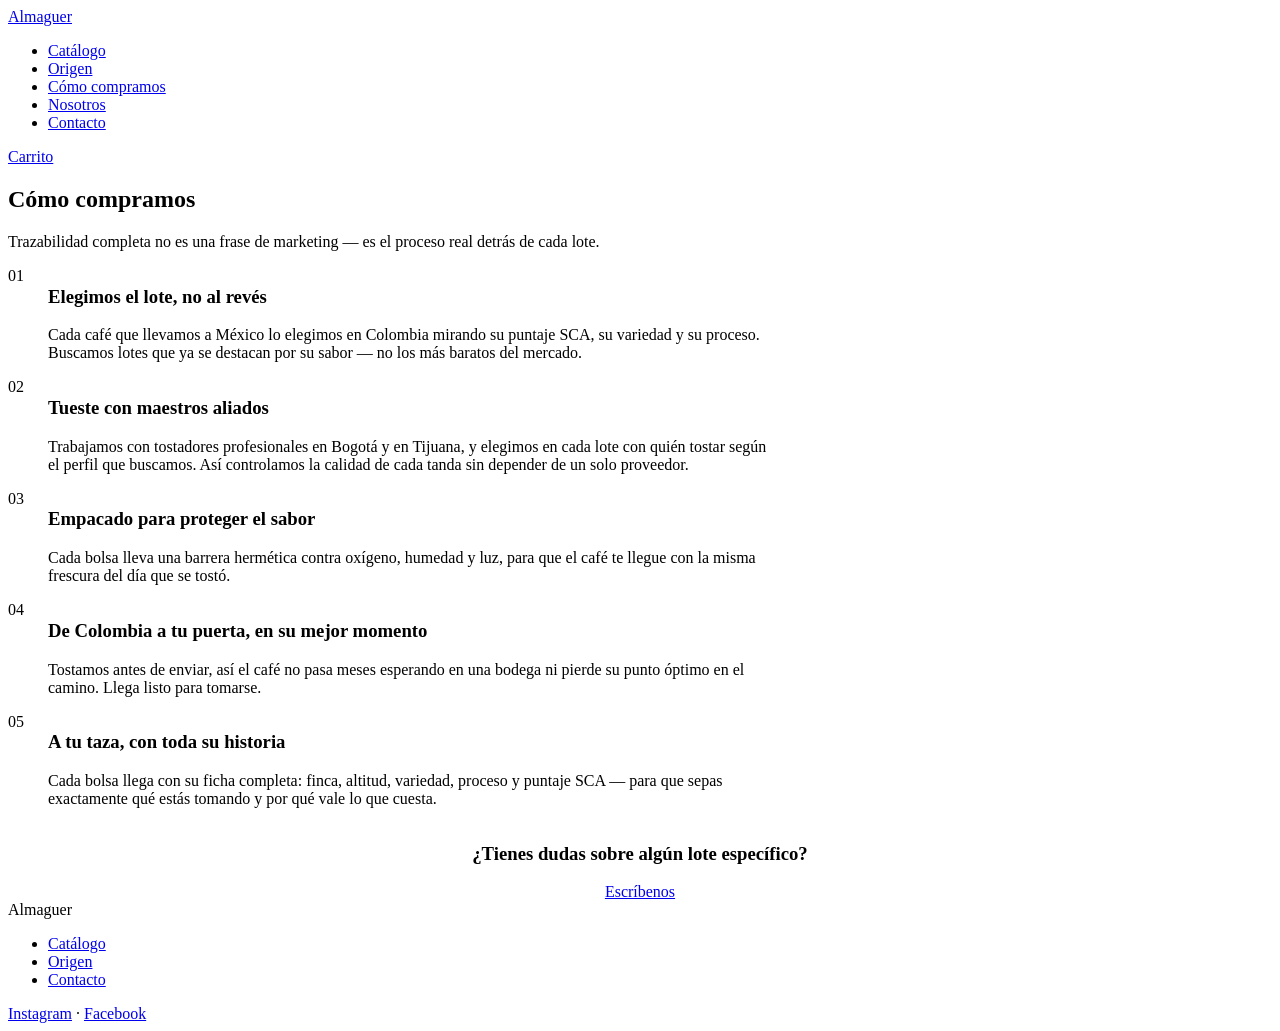
==== como-compramos.html @ 57ef5c5d "Add files via upload" ====
<!DOCTYPE html>
<html lang="es">
<head>
<meta charset="UTF-8">
<meta name="viewport" content="width=device-width, initial-scale=1.0">
<title>Cómo Compramos — Almaguer Specialty Coffee</title>
<meta name="description" content="Trazabilidad completa: cómo compramos, procesamos y tostamos cada lote de café Almaguer.">
<link rel="stylesheet" href="css/variables.css">
<link rel="stylesheet" href="css/base.css">
<link rel="stylesheet" href="css/layout.css">
<link rel="stylesheet" href="css/components.css">
<link rel="stylesheet" href="css/responsive.css">
<style>
  .paso-compra {
    display:flex; gap: var(--space-2);
    padding: var(--space-2) 0;
    border-bottom: 1px solid var(--color-borde);
  }
  .paso-compra .numero {
    font-family: var(--font-display);
    font-size: var(--text-xl);
    color: var(--color-oro);
    min-width: 40px;
  }
</style>
</head>
<body>

<header class="site-header">
  <div class="container">
    <a href="index.html" class="logo">Almaguer</a>
    <nav aria-label="Principal">
      <ul class="nav-links">
        <li><a href="productos.html">Catálogo</a></li>
        <li><a href="origen.html">Origen</a></li>
        <li><a href="como-compramos.html" aria-current="page">Cómo compramos</a></li>
        <li><a href="nosotros.html">Nosotros</a></li>
        <li><a href="contacto.html">Contacto</a></li>
      </ul>
    </nav>
    <a href="carrito.html" aria-label="Ver carrito" id="enlace-carrito">Carrito</a>
  </div>
</header>

<main>

  <section class="section-tight">
    <div class="container" style="max-width: 760px;">
      <h1>Cómo compramos</h1>
      <p style="color: var(--color-tierra);">Trazabilidad completa no es una frase de marketing — es el proceso real detrás de cada lote.</p>
    </div>
  </section>

  <section class="section">
    <div class="container" style="max-width: 760px;">

      <div class="paso-compra">
        <div class="numero">01</div>
        <div>
          <h3>Elegimos el lote, no al revés</h3>
          <p>Cada café que llevamos a México lo elegimos en Colombia mirando su puntaje SCA, su variedad y su proceso. Buscamos lotes que ya se destacan por su sabor — no los más baratos del mercado.</p>
        </div>
      </div>

      <div class="paso-compra">
        <div class="numero">02</div>
        <div>
          <h3>Tueste con maestros aliados</h3>
          <p>Trabajamos con tostadores profesionales en Bogotá y en Tijuana, y elegimos en cada lote con quién tostar según el perfil que buscamos. Así controlamos la calidad de cada tanda sin depender de un solo proveedor.</p>
        </div>
      </div>

      <div class="paso-compra">
        <div class="numero">03</div>
        <div>
          <h3>Empacado para proteger el sabor</h3>
          <p>Cada bolsa lleva una barrera hermética contra oxígeno, humedad y luz, para que el café te llegue con la misma frescura del día que se tostó.</p>
        </div>
      </div>

      <div class="paso-compra">
        <div class="numero">04</div>
        <div>
          <h3>De Colombia a tu puerta, en su mejor momento</h3>
          <p>Tostamos antes de enviar, así el café no pasa meses esperando en una bodega ni pierde su punto óptimo en el camino. Llega listo para tomarse.</p>
        </div>
      </div>

      <div class="paso-compra" style="border-bottom:none;">
        <div class="numero">05</div>
        <div>
          <h3>A tu taza, con toda su historia</h3>
          <p>Cada bolsa llega con su ficha completa: finca, altitud, variedad, proceso y puntaje SCA — para que sepas exactamente qué estás tomando y por qué vale lo que cuesta.</p>
        </div>
      </div>

    </div>
  </section>

  <section class="section-tight" style="background: var(--color-arena); text-align:center;">
    <div class="container">
      <h3>¿Tienes dudas sobre algún lote específico?</h3>
      <a href="contacto.html" class="btn btn-primary" style="margin-top: var(--space-2);">Escríbenos</a>
    </div>
  </section>

</main>

<footer class="site-footer">
  <div class="container">
    <span class="logo">Almaguer</span>
    <ul class="footer-links">
      <li><a href="productos.html">Catálogo</a></li>
      <li><a href="origen.html">Origen</a></li>
      <li><a href="contacto.html">Contacto</a></li>
    </ul>
    <div>
      <a href="https://www.instagram.com/almaguer.sc/" target="_blank" rel="noopener">Instagram</a> ·
      <a href="https://www.facebook.com/profile.php?id=61591626172320&locale=es_LA" target="_blank" rel="noopener">Facebook</a>
    </div>
  </div>
</footer>

<script src="js/cart.js"></script>
</body>
</html>
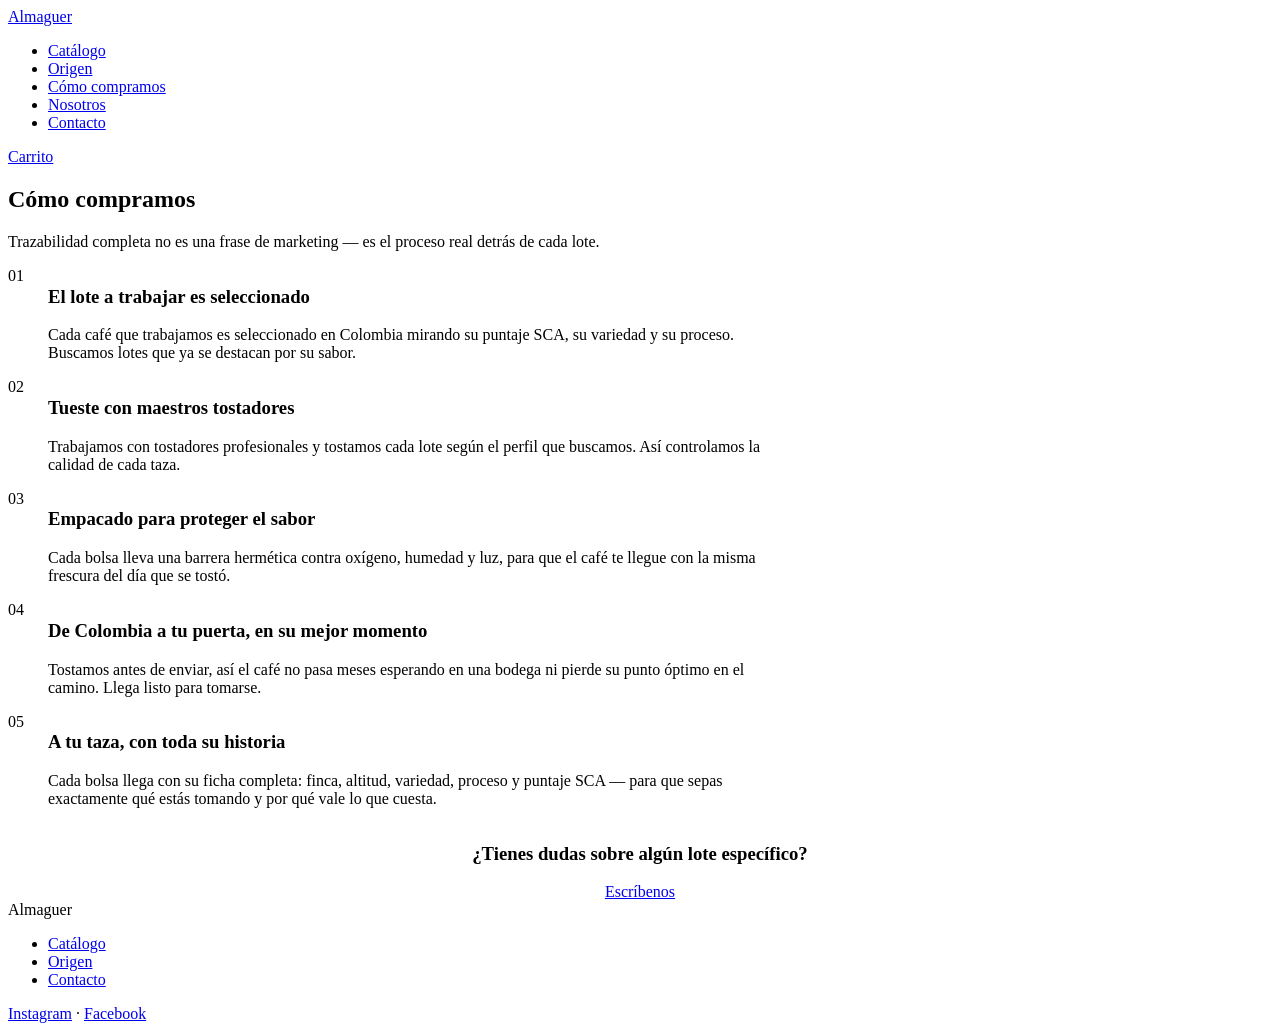
==== commit 4f28cbec: "Update como-compramos.html" ====
--- a/como-compramos.html
+++ b/como-compramos.html
@@ -57,16 +57,16 @@
       <div class="paso-compra">
         <div class="numero">01</div>
         <div>
-          <h3>Elegimos el lote, no al revés</h3>
-          <p>Cada café que llevamos a México lo elegimos en Colombia mirando su puntaje SCA, su variedad y su proceso. Buscamos lotes que ya se destacan por su sabor — no los más baratos del mercado.</p>
+          <h3>El lote a trabajar es seleccionado</h3>
+          <p>Cada café que trabajamos es seleccionado en Colombia mirando su puntaje SCA, su variedad y su proceso. Buscamos lotes que ya se destacan por su sabor.</p>
         </div>
       </div>
 
       <div class="paso-compra">
         <div class="numero">02</div>
         <div>
-          <h3>Tueste con maestros aliados</h3>
-          <p>Trabajamos con tostadores profesionales en Bogotá y en Tijuana, y elegimos en cada lote con quién tostar según el perfil que buscamos. Así controlamos la calidad de cada tanda sin depender de un solo proveedor.</p>
+          <h3>Tueste con maestros tostadores</h3>
+          <p>Trabajamos con tostadores profesionales y tostamos cada lote según el perfil que buscamos. Así controlamos la calidad de cada taza.</p>
         </div>
       </div>
 
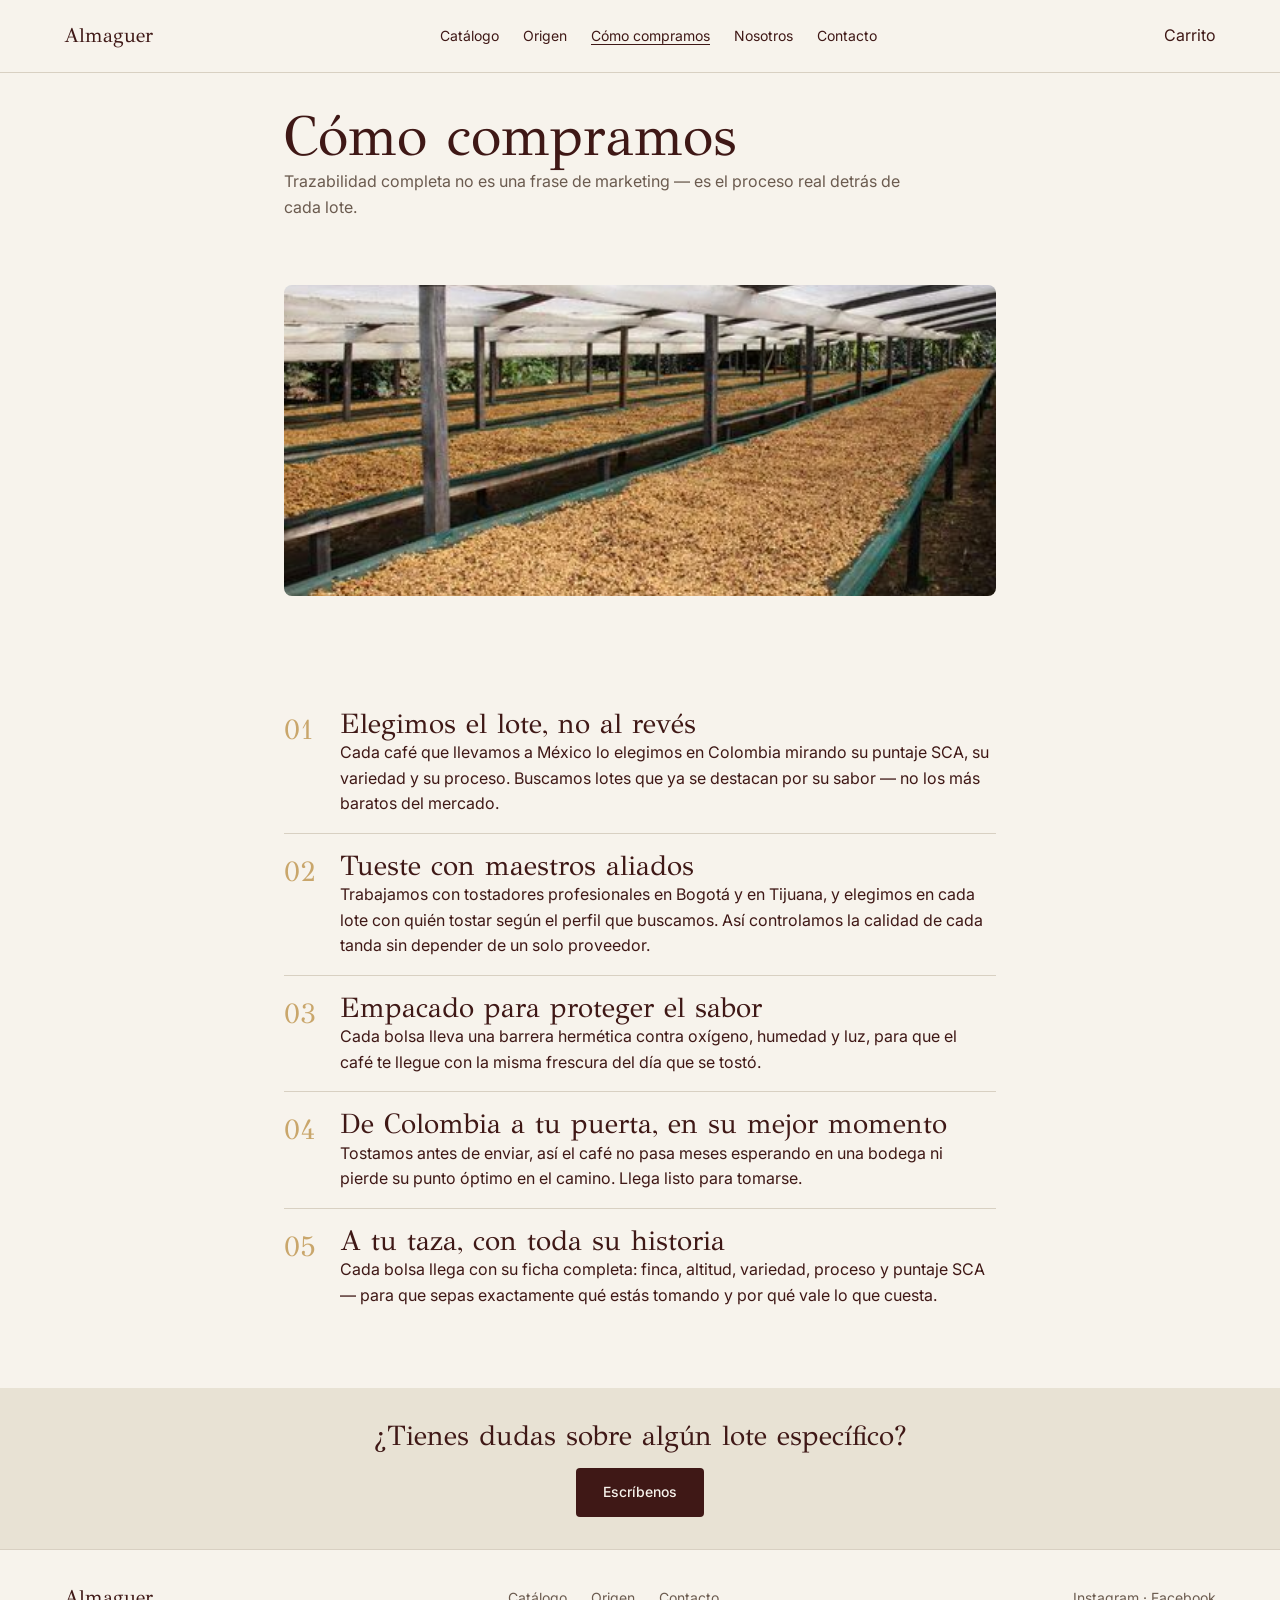
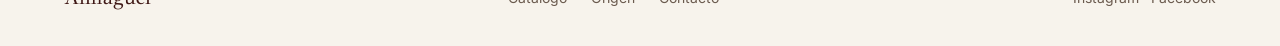
==== commit 8ae0d3fd: "Add files via upload" ====
--- a/como-compramos.html
+++ b/como-compramos.html
@@ -51,22 +51,28 @@
     </div>
   </section>
 
+  <section class="section-tight">
+    <div class="container" style="max-width: 760px;">
+      <img src="assets/images/secado-camas-sombra.jpg" alt="Café secando en camas africanas bajo sombra" style="border-radius: var(--radius-md); width:100%; aspect-ratio: 16/7; object-fit:cover;">
+    </div>
+  </section>
+
   <section class="section">
     <div class="container" style="max-width: 760px;">
 
       <div class="paso-compra">
         <div class="numero">01</div>
         <div>
-          <h3>El lote a trabajar es seleccionado</h3>
-          <p>Cada café que trabajamos es seleccionado en Colombia mirando su puntaje SCA, su variedad y su proceso. Buscamos lotes que ya se destacan por su sabor.</p>
+          <h3>Elegimos el lote, no al revés</h3>
+          <p>Cada café que llevamos a México lo elegimos en Colombia mirando su puntaje SCA, su variedad y su proceso. Buscamos lotes que ya se destacan por su sabor — no los más baratos del mercado.</p>
         </div>
       </div>
 
       <div class="paso-compra">
         <div class="numero">02</div>
         <div>
-          <h3>Tueste con maestros tostadores</h3>
-          <p>Trabajamos con tostadores profesionales y tostamos cada lote según el perfil que buscamos. Así controlamos la calidad de cada taza.</p>
+          <h3>Tueste con maestros aliados</h3>
+          <p>Trabajamos con tostadores profesionales en Bogotá y en Tijuana, y elegimos en cada lote con quién tostar según el perfil que buscamos. Así controlamos la calidad de cada tanda sin depender de un solo proveedor.</p>
         </div>
       </div>
 
--- a/css/variables.css
+++ b/css/variables.css
@@ -0,0 +1,43 @@
+@import url('https://fonts.googleapis.com/css2?family=GFS+Didot&family=Inter:wght@400;500;600&display=swap');
+
+:root {
+  /* Color — paleta aprobada */
+  --color-borgona: #3F1816;
+  --color-borgona-hover: #5A2620;
+  --color-borgona-activo: #2A100D;
+  --color-hueso: #F7F3EC;
+  --color-tierra: #6B5B4F;
+  --color-oro: #C9A66B;
+  --color-arena: #E8E2D4;
+  --color-casi-negro: #1F1512;
+  --color-borde: #D8D0C2;
+  --color-texto-secundario: #8A8378;
+
+  /* Tipografía */
+  --font-display: 'GFS Didot', Georgia, 'Times New Roman', serif;
+  --font-body: 'Inter', Arial, sans-serif;
+
+  /* Escala tipográfica */
+  --text-xs: 0.75rem;
+  --text-sm: 0.875rem;
+  --text-base: 1rem;
+  --text-lg: 1.25rem;
+  --text-xl: 1.75rem;
+  --text-2xl: 2.5rem;
+  --text-3xl: 3.5rem;
+
+  /* Espaciado — múltiplos de 8px */
+  --space-1: 8px;
+  --space-2: 16px;
+  --space-3: 24px;
+  --space-4: 32px;
+  --space-5: 48px;
+  --space-6: 64px;
+  --space-7: 96px;
+  --space-8: 128px;
+
+  /* Layout */
+  --container-max: 1200px;
+  --radius-sm: 4px;
+  --radius-md: 8px;
+}
--- a/css/base.css
+++ b/css/base.css
@@ -0,0 +1,63 @@
+*, *::before, *::after {
+  box-sizing: border-box;
+  margin: 0;
+  padding: 0;
+}
+
+html {
+  scroll-behavior: smooth;
+}
+
+body {
+  font-family: var(--font-body);
+  font-size: var(--text-base);
+  line-height: 1.6;
+  color: var(--color-borgona);
+  background-color: var(--color-hueso);
+  -webkit-font-smoothing: antialiased;
+}
+
+h1, h2, h3, h4 {
+  font-family: var(--font-display);
+  line-height: 1.15;
+  font-weight: 400;
+  color: var(--color-borgona);
+}
+
+h1 { font-size: var(--text-3xl); }
+h2 { font-size: var(--text-2xl); }
+h3 { font-size: var(--text-xl); }
+
+p { max-width: 65ch; }
+
+a {
+  color: inherit;
+  text-decoration: none;
+}
+
+img {
+  max-width: 100%;
+  display: block;
+}
+
+button, input, textarea, select {
+  font-family: inherit;
+  font-size: inherit;
+}
+
+/* Foco visible — accesibilidad WCAG 2.2 */
+a:focus-visible,
+button:focus-visible,
+input:focus-visible,
+textarea:focus-visible {
+  outline: 2px solid var(--color-borgona);
+  outline-offset: 2px;
+}
+
+@media (prefers-reduced-motion: reduce) {
+  *, *::before, *::after {
+    animation-duration: 0.001ms !important;
+    transition-duration: 0.001ms !important;
+    scroll-behavior: auto !important;
+  }
+}
--- a/css/layout.css
+++ b/css/layout.css
@@ -0,0 +1,127 @@
+.container {
+  max-width: var(--container-max);
+  margin-inline: auto;
+  padding-inline: var(--space-3);
+}
+
+.grid-12 {
+  display: grid;
+  grid-template-columns: repeat(12, 1fr);
+  gap: var(--space-3);
+}
+
+/* Header / navbar */
+.site-header {
+  position: sticky;
+  top: 0;
+  z-index: 50;
+  background: var(--color-hueso);
+  border-bottom: 1px solid var(--color-borde);
+}
+
+.site-header .container {
+  display: flex;
+  align-items: center;
+  justify-content: space-between;
+  height: 72px;
+}
+
+.logo {
+  font-family: var(--font-display);
+  font-size: var(--text-lg);
+  color: var(--color-borgona);
+}
+
+.nav-links {
+  display: flex;
+  gap: var(--space-3);
+  list-style: none;
+  font-size: var(--text-sm);
+}
+
+.nav-links a[aria-current="page"] {
+  border-bottom: 1px solid var(--color-borgona);
+}
+
+.nav-toggle {
+  display: none;
+}
+
+/* Secciones */
+.section {
+  padding-block: var(--space-6);
+}
+
+.section-tight {
+  padding-block: var(--space-4);
+}
+
+/* Hero */
+.hero {
+  position: relative;
+  min-height: 560px;
+  display: flex;
+  align-items: flex-end;
+  color: var(--color-hueso);
+}
+
+.hero img.slide {
+  position: absolute;
+  inset: 0;
+  width: 100%;
+  height: 100%;
+  object-fit: cover;
+  z-index: -2;
+  opacity: 0;
+  transition: opacity 1.5s ease;
+}
+
+.hero img.slide.activa {
+  opacity: 1;
+}
+
+.hero::after {
+  content: "";
+  position: absolute;
+  inset: 0;
+  background: linear-gradient(to top, rgba(31,21,18,0.75), rgba(31,21,18,0.05));
+  z-index: -1;
+}
+
+.hero-content {
+  padding: var(--space-5) var(--space-3);
+  max-width: 720px;
+}
+
+.hero-content h1 {
+  color: var(--color-hueso);
+  margin-bottom: var(--space-2);
+}
+
+/* Footer */
+.site-footer {
+  border-top: 1px solid var(--color-borde);
+  padding-block: var(--space-4);
+}
+
+.site-footer .container {
+  display: flex;
+  justify-content: space-between;
+  align-items: center;
+  flex-wrap: wrap;
+  gap: var(--space-2);
+  font-size: var(--text-sm);
+  color: var(--color-tierra);
+}
+
+.footer-links {
+  display: flex;
+  gap: var(--space-3);
+  list-style: none;
+}
+
+@media (max-width: 860px) {
+  .nav-links { display: none; }
+  .nav-toggle { display: block; }
+  .hero { min-height: 460px; }
+}
--- a/css/components.css
+++ b/css/components.css
@@ -0,0 +1,171 @@
+/* Botones */
+.btn {
+  display: inline-flex;
+  align-items: center;
+  justify-content: center;
+  padding: 12px 26px;
+  border-radius: var(--radius-sm);
+  font-size: var(--text-sm);
+  font-weight: 500;
+  cursor: pointer;
+  border: 1px solid transparent;
+  transition: background-color 0.15s ease, color 0.15s ease, border-color 0.15s ease;
+}
+
+.btn-primary {
+  background: var(--color-borgona);
+  color: var(--color-hueso);
+}
+.btn-primary:hover { background: var(--color-borgona-hover); }
+.btn-primary:active { background: var(--color-borgona-activo); }
+.btn-primary:disabled {
+  background: var(--color-borde);
+  color: var(--color-texto-secundario);
+  cursor: not-allowed;
+}
+
+.btn-secondary {
+  background: transparent;
+  color: var(--color-borgona);
+  border-color: var(--color-borgona);
+}
+.btn-secondary:hover { background: rgba(63,24,22,0.06); }
+
+.btn-link {
+  background: none;
+  color: var(--color-tierra);
+  border-bottom: 1px solid var(--color-tierra);
+  border-radius: 0;
+  padding: 0;
+}
+
+/* Badges de proceso — escala monocromática, escalable a nuevos procesos */
+.badge {
+  display: inline-block;
+  padding: 2px 10px;
+  font-size: var(--text-xs);
+  border-radius: 3px;
+  color: var(--color-hueso);
+}
+.badge-honey { background: var(--color-oro); color: var(--color-borgona); }
+.badge-lavado { background: var(--color-tierra); }
+.badge-natural { background: var(--color-borgona); }
+.badge-anaerobico { background: var(--color-casi-negro); }
+
+/* Card de catálogo */
+.card-product {
+  border: 0.5px solid var(--color-borde);
+  border-radius: var(--radius-md);
+  overflow: hidden;
+  background: var(--color-hueso);
+  transition: box-shadow 0.15s ease, transform 0.15s ease;
+}
+.card-product:hover {
+  box-shadow: 0 8px 24px rgba(31,21,18,0.08);
+  transform: translateY(-2px);
+}
+.card-product-image {
+  aspect-ratio: 4 / 3;
+  background: var(--color-arena);
+  overflow: hidden;
+}
+.card-product-image img { width: 100%; height: 100%; object-fit: cover; }
+.card-product-body { padding: var(--space-2); }
+.card-product-name {
+  font-family: var(--font-display);
+  font-size: var(--text-lg);
+  margin: var(--space-1) 0 2px;
+}
+.card-product-sca {
+  font-size: var(--text-xs);
+  color: var(--color-tierra);
+  margin-bottom: var(--space-1);
+}
+.card-product-price {
+  font-size: var(--text-sm);
+  font-weight: 500;
+}
+
+/* Inputs y formularios */
+.field {
+  display: flex;
+  flex-direction: column;
+  gap: 6px;
+  margin-bottom: var(--space-2);
+}
+.field label {
+  font-size: var(--text-xs);
+  color: var(--color-tierra);
+}
+.field input,
+.field textarea,
+.field select {
+  padding: 10px 14px;
+  border: 1px solid var(--color-borde);
+  border-radius: var(--radius-sm);
+  background: #fff;
+  color: var(--color-borgona);
+}
+.field input:focus,
+.field textarea:focus,
+.field select:focus {
+  border-color: var(--color-borgona);
+}
+
+/* Selector de presentación */
+.size-selector {
+  display: flex;
+  gap: 8px;
+}
+.size-option {
+  padding: 8px 16px;
+  border: 1px solid var(--color-borde);
+  border-radius: var(--radius-sm);
+  font-size: var(--text-sm);
+  color: var(--color-tierra);
+  cursor: pointer;
+  background: none;
+}
+.size-option[aria-pressed="true"] {
+  border-color: var(--color-borgona);
+  color: var(--color-borgona);
+  font-weight: 500;
+}
+
+/* Fila de producto — carrito */
+.cart-row {
+  display: flex;
+  align-items: center;
+  gap: var(--space-2);
+  border: 0.5px solid var(--color-borde);
+  border-radius: var(--radius-md);
+  padding: var(--space-2);
+  margin-bottom: var(--space-2);
+}
+.cart-row-thumb {
+  width: 64px;
+  height: 64px;
+  border-radius: var(--radius-sm);
+  background: var(--color-arena);
+  overflow: hidden;
+  flex-shrink: 0;
+}
+.cart-row-thumb img { width: 100%; height: 100%; object-fit: cover; }
+.cart-row-info { flex: 1; }
+.cart-row-info .name { font-family: var(--font-display); font-size: var(--text-lg); }
+.cart-row-info .size { font-size: var(--text-xs); color: var(--color-tierra); }
+.qty-control {
+  display: flex;
+  align-items: center;
+  gap: 10px;
+  border: 1px solid var(--color-borde);
+  border-radius: var(--radius-sm);
+  padding: 4px 10px;
+}
+.qty-control button {
+  background: none;
+  border: none;
+  font-size: var(--text-base);
+  cursor: pointer;
+  color: var(--color-borgona);
+}
--- a/css/responsive.css
+++ b/css/responsive.css
@@ -0,0 +1,16 @@
+@media (max-width: 860px) {
+  .grid-12 > [style*="grid-column: span"] {
+    grid-column: span 12 !important;
+  }
+  .hero-content { max-width: 100%; }
+  h1 { font-size: var(--text-2xl); }
+  h2 { font-size: var(--text-xl); }
+}
+
+@media (max-width: 600px) {
+  .site-footer .container {
+    flex-direction: column;
+    align-items: flex-start;
+    gap: var(--space-2);
+  }
+}
